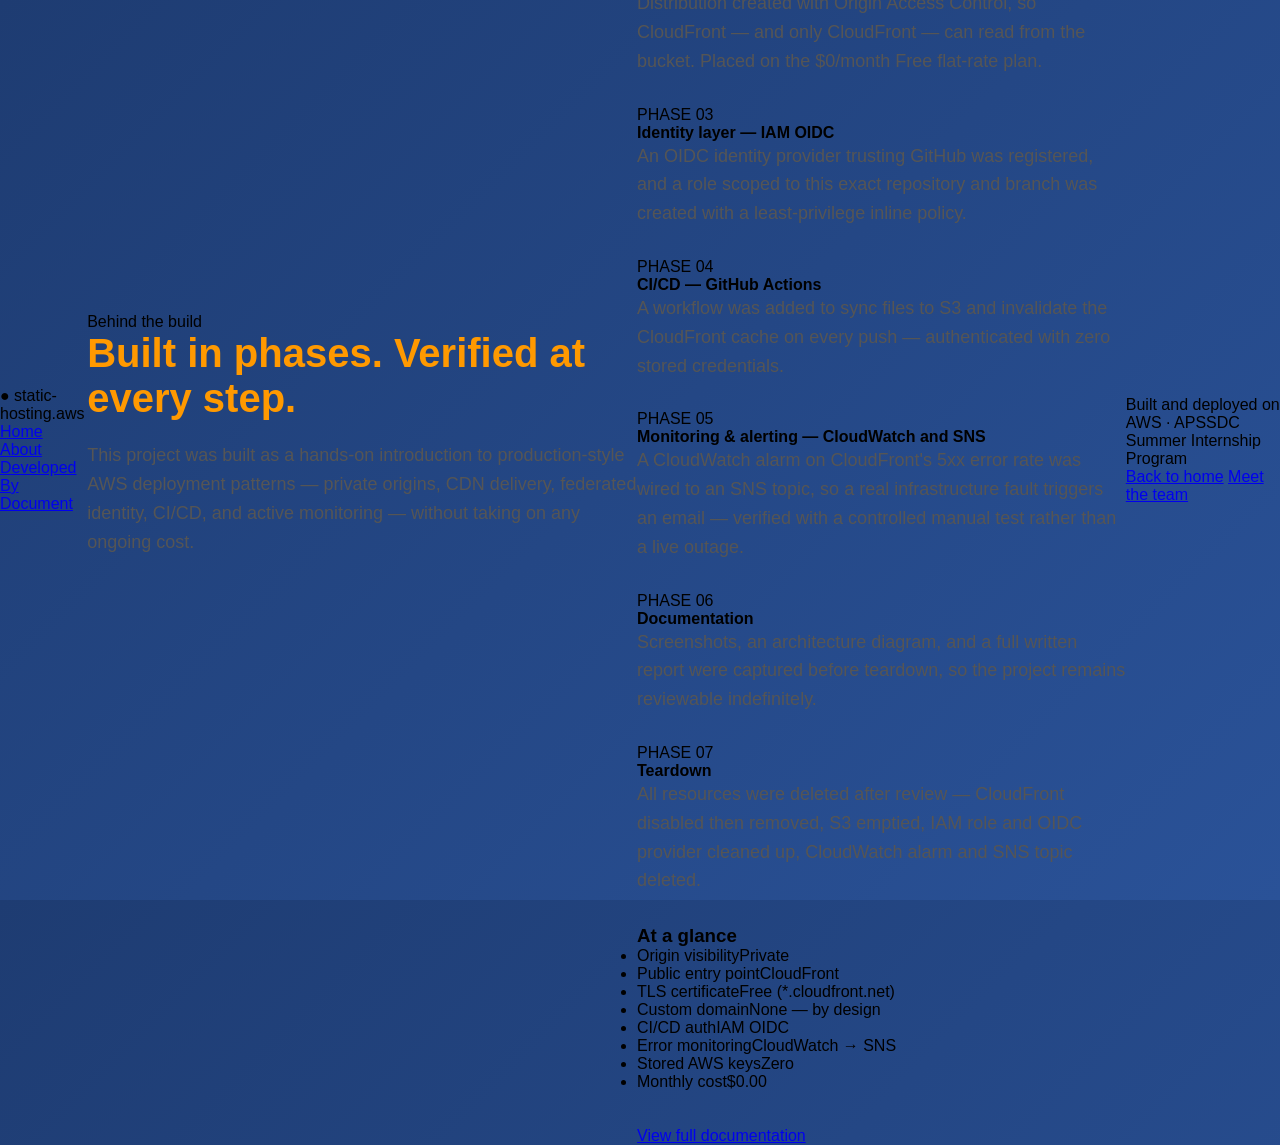
==== about.html @ 431d75ea "Create about.html Added about page" ====
<!DOCTYPE html>
<html lang="en">
<head>
<meta charset="UTF-8">
<meta name="viewport" content="width=device-width, initial-scale=1.0">
<title>About the Build — Static Website Hosting on AWS</title>
<meta name="description" content="How this AWS static hosting project was designed and built, phase by phase.">
<link rel="stylesheet" href="style.css">
</head>
<body>

<nav class="nav">
  <div class="nav-inner">
    <div class="brand"><span class="dot">●</span> static-hosting<span style="color:var(--text-muted)">.aws</span></div>
    <div class="nav-links">
      <a href="index.html">Home</a>
      <a href="about.html" class="active">About</a>
      <a href="team.html">Developed By</a>
      <a href="document.html">Document</a>
    </div>
  </div>
</nav>

<header class="about-hero">
  <div class="wrap">
    <div class="eyebrow">Behind the build</div>
    <h1>Built in phases. Verified at every step.</h1>
    <p class="lede">
      This project was built as a hands-on introduction to production-style AWS deployment
      patterns — private origins, CDN delivery, federated identity, CI/CD, and active
      monitoring — without taking on any ongoing cost.
    </p>
  </div>
</header>

<section style="padding-top:0">
  <div class="wrap about-grid">
    <div>
      <div class="section-head">
        <div class="eyebrow">Build log</div>
        <h2>Seven phases, one checkpoint each</h2>
      </div>

      <div class="timeline">
        <div class="timeline-item">
          <div class="phase">PHASE 01</div>
          <h4>Storage layer — Amazon S3</h4>
          <p>Private bucket created with all Block Public Access settings on. Static website hosting deliberately left disabled — it requires a public bucket, which this design avoids entirely.</p>
        </div>
        <div class="timeline-item">
          <div class="phase">PHASE 02</div>
          <h4>Delivery layer — Amazon CloudFront</h4>
          <p>Distribution created with Origin Access Control, so CloudFront — and only CloudFront — can read from the bucket. Placed on the $0/month Free flat-rate plan.</p>
        </div>
        <div class="timeline-item">
          <div class="phase">PHASE 03</div>
          <h4>Identity layer — IAM OIDC</h4>
          <p>An OIDC identity provider trusting GitHub was registered, and a role scoped to this exact repository and branch was created with a least-privilege inline policy.</p>
        </div>
        <div class="timeline-item">
          <div class="phase">PHASE 04</div>
          <h4>CI/CD — GitHub Actions</h4>
          <p>A workflow was added to sync files to S3 and invalidate the CloudFront cache on every push — authenticated with zero stored credentials.</p>
        </div>
        <div class="timeline-item">
          <div class="phase">PHASE 05</div>
          <h4>Monitoring & alerting — CloudWatch and SNS</h4>
          <p>A CloudWatch alarm on CloudFront's 5xx error rate was wired to an SNS topic, so a real infrastructure fault triggers an email — verified with a controlled manual test rather than a live outage.</p>
        </div>
        <div class="timeline-item">
          <div class="phase">PHASE 06</div>
          <h4>Documentation</h4>
          <p>Screenshots, an architecture diagram, and a full written report were captured before teardown, so the project remains reviewable indefinitely.</p>
        </div>
        <div class="timeline-item">
          <div class="phase">PHASE 07</div>
          <h4>Teardown</h4>
          <p>All resources were deleted after review — CloudFront disabled then removed, S3 emptied, IAM role and OIDC provider cleaned up, CloudWatch alarm and SNS topic deleted.</p>
        </div>
      </div>
    </div>

    <aside class="side-card">
      <h3>At a glance</h3>
      <ul class="side-list">
        <li><span>Origin visibility</span><span>Private</span></li>
        <li><span>Public entry point</span><span>CloudFront</span></li>
        <li><span>TLS certificate</span><span>Free (*.cloudfront.net)</span></li>
        <li><span>Custom domain</span><span>None — by design</span></li>
        <li><span>CI/CD auth</span><span>IAM OIDC</span></li>
        <li><span>Error monitoring</span><span>CloudWatch → SNS</span></li>
        <li><span>Stored AWS keys</span><span>Zero</span></li>
        <li><span>Monthly cost</span><span>$0.00</span></li>
      </ul>
      <div style="margin-top:20px; padding-top:16px; border-top:1px solid var(--surface-border)">
        <a href="document.html" class="btn btn-primary" style="width:100%; justify-content:center">View full documentation</a>
      </div>
    </aside>
  </div>
</section>

<footer>
  <div class="wrap footer-inner">
    <div>Built and deployed on AWS · APSSDC Summer Internship Program</div>
    <div class="footer-links">
      <a href="index.html">Back to home</a>
      <a href="team.html">Meet the team</a>
    </div>
  </div>
</footer>

<script src="script.js"></script>
</body>
</html>
---- style.css ----
* {
    margin: 0;
    padding: 0;
    box-sizing: border-box;
}

body {
    font-family: Arial, Helvetica, sans-serif;
    height: 100vh;
    display: flex;
    justify-content: center;
    align-items: center;

    background: linear-gradient(135deg, #1e3c72, #2a5298);
}

.container {
    background: white;
    padding: 50px;
    width: 500px;
    max-width: 90%;
    border-radius: 20px;
    text-align: center;

    box-shadow: 0 20px 50px rgba(0,0,0,0.25);

    animation: fadeIn 1s ease;
}

h1 {
    color: #FF9900;
    margin-bottom: 20px;
    font-size: 2.5rem;
}

p {
    color: #555;
    font-size: 18px;
    line-height: 1.6;
    margin-bottom: 30px;
}

button {
    background: #FF9900;
    color: white;
    border: none;
    padding: 14px 30px;
    font-size: 17px;
    border-radius: 10px;
    cursor: pointer;
    transition: 0.3s;
}

button:hover {
    background: #e67e00;
    transform: scale(1.05);
}

@keyframes fadeIn {
    from {
        opacity: 0;
        transform: translateY(30px);
    }

    to {
        opacity: 1;
        transform: translateY(0);
    }
}
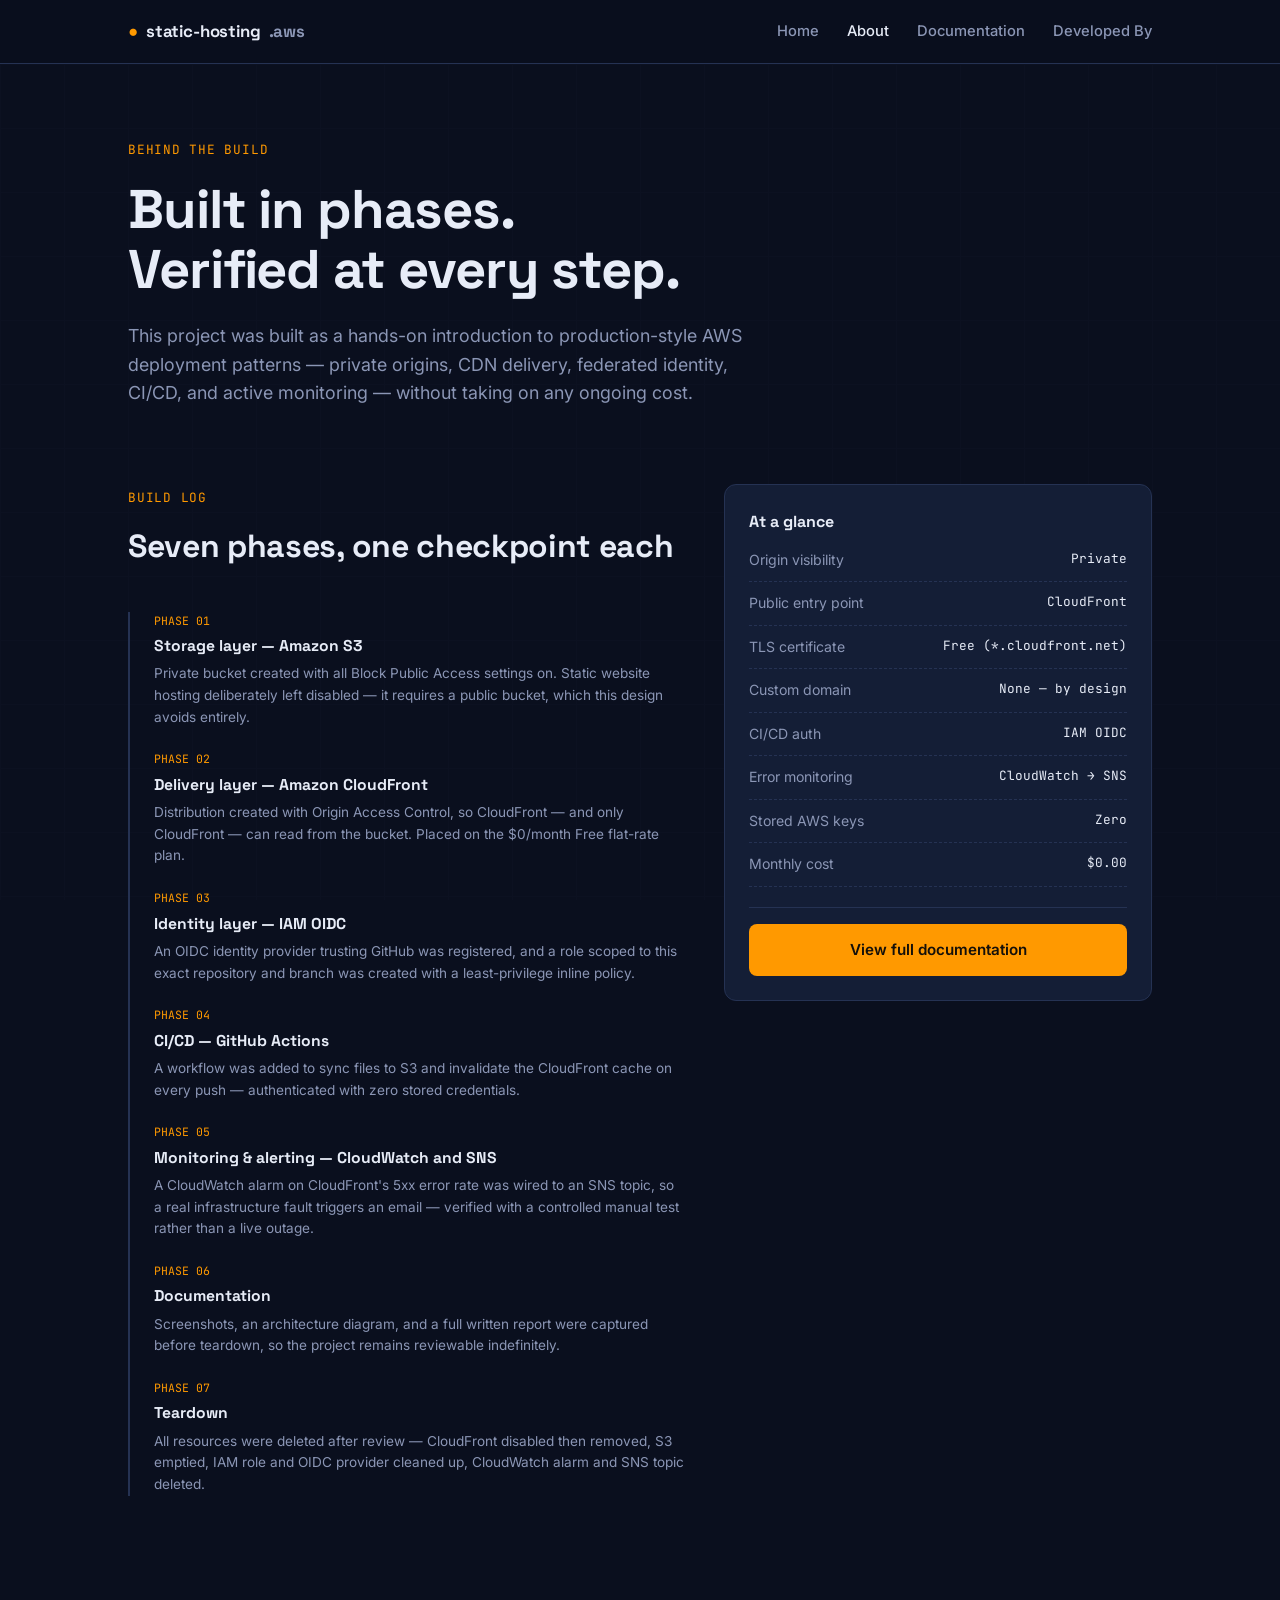
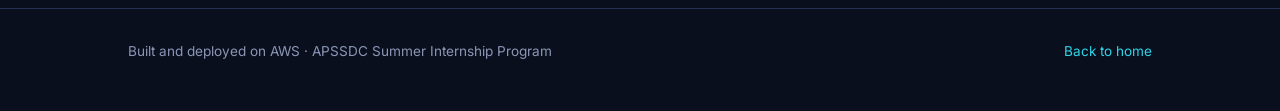
==== commit c4fb04ea: "Final changes made" ====
--- a/about.html
+++ b/about.html
@@ -15,8 +15,8 @@
     <div class="nav-links">
       <a href="index.html">Home</a>
       <a href="about.html" class="active">About</a>
+      <a href="document.html">Documentation</a>
       <a href="team.html">Developed By</a>
-      <a href="document.html">Document</a>
     </div>
   </div>
 </nav>
@@ -104,7 +104,6 @@
     <div>Built and deployed on AWS · APSSDC Summer Internship Program</div>
     <div class="footer-links">
       <a href="index.html">Back to home</a>
-      <a href="team.html">Meet the team</a>
     </div>
   </div>
 </footer>
--- a/style.css
+++ b/style.css
@@ -1,69 +1,495 @@
-* {
-    margin: 0;
-    padding: 0;
-    box-sizing: border-box;
-}
+/* ============================================
+   Static Website Hosting on AWS — showcase site
+   Token system: deep navy / infra-orange / signal-cyan
+   ============================================ */
+
+@import url('https://fonts.googleapis.com/css2?family=Space+Grotesk:wght@500;600;700&family=Inter:wght@400;500;600&family=JetBrains+Mono:wght@400;500&display=swap');
+
+:root {
+  --bg: #0A0F1E;
+  --bg-raised: #10182C;
+  --surface: #141E36;
+  --surface-border: #253253;
+  --text: #E7ECF7;
+  --text-muted: #8B96B5;
+  --accent: #FF9900;
+  --accent-soft: #FFB84D;
+  --signal: #2DD4E8;
+  --ok: #34D399;
+
+  --font-display: 'Space Grotesk', sans-serif;
+  --font-body: 'Inter', sans-serif;
+  --font-mono: 'JetBrains Mono', monospace;
+
+  --radius: 12px;
+  --max-w: 1080px;
+}
+
+* { margin: 0; padding: 0; box-sizing: border-box; }
+
+html { scroll-behavior: smooth; }
 
 body {
-    font-family: Arial, Helvetica, sans-serif;
-    height: 100vh;
-    display: flex;
-    justify-content: center;
-    align-items: center;
-
-    background: linear-gradient(135deg, #1e3c72, #2a5298);
-}
-
-.container {
-    background: white;
-    padding: 50px;
-    width: 500px;
-    max-width: 90%;
-    border-radius: 20px;
-    text-align: center;
-
-    box-shadow: 0 20px 50px rgba(0,0,0,0.25);
-
-    animation: fadeIn 1s ease;
+  background: var(--bg);
+  color: var(--text);
+  font-family: var(--font-body);
+  line-height: 1.6;
+  -webkit-font-smoothing: antialiased;
+}
+
+/* subtle ambient grid backdrop */
+body::before {
+  content: "";
+  position: fixed;
+  inset: 0;
+  background-image:
+    linear-gradient(var(--surface-border) 1px, transparent 1px),
+    linear-gradient(90deg, var(--surface-border) 1px, transparent 1px);
+  background-size: 64px 64px;
+  opacity: 0.08;
+  pointer-events: none;
+  z-index: 0;
+}
+
+a { color: var(--signal); text-decoration: none; }
+a:hover { text-decoration: underline; }
+a:focus-visible, button:focus-visible {
+  outline: 2px solid var(--signal);
+  outline-offset: 3px;
+}
+
+.wrap {
+  max-width: var(--max-w);
+  margin: 0 auto;
+  padding: 0 28px;
+  position: relative;
+  z-index: 1;
+}
+
+/* ---------- Nav ---------- */
+.nav {
+  position: sticky;
+  top: 0;
+  z-index: 10;
+  backdrop-filter: blur(10px);
+  background: rgba(10, 15, 30, 0.85);
+  border-bottom: 1px solid var(--surface-border);
+}
+.nav-inner {
+  max-width: var(--max-w);
+  margin: 0 auto;
+  padding: 18px 28px;
+  display: flex;
+  align-items: center;
+  justify-content: space-between;
+}
+.brand {
+  font-family: var(--font-display);
+  font-weight: 700;
+  font-size: 1.05rem;
+  color: var(--text);
+  letter-spacing: -0.01em;
+  display: flex;
+  align-items: center;
+  gap: 8px;
+}
+.brand .dot { color: var(--accent); }
+.nav-links {
+  display: flex;
+  gap: 28px;
+  font-size: 0.92rem;
+  font-weight: 500;
+}
+.nav-links a { color: var(--text-muted); }
+.nav-links a:hover, .nav-links a.active { color: var(--text); text-decoration: none; }
+
+/* ---------- Hero ---------- */
+.hero {
+  padding: 96px 0 64px;
+}
+.eyebrow {
+  font-family: var(--font-mono);
+  font-size: 0.8rem;
+  color: var(--accent);
+  letter-spacing: 0.06em;
+  text-transform: uppercase;
+  display: inline-flex;
+  align-items: center;
+  gap: 8px;
+  margin-bottom: 20px;
+}
+.eyebrow .pulse {
+  width: 7px; height: 7px;
+  border-radius: 50%;
+  background: var(--ok);
+  box-shadow: 0 0 0 0 rgba(52, 211, 153, 0.6);
+  animation: pulse 2s infinite;
+}
+@keyframes pulse {
+  0% { box-shadow: 0 0 0 0 rgba(52,211,153,0.5); }
+  70% { box-shadow: 0 0 0 8px rgba(52,211,153,0); }
+  100% { box-shadow: 0 0 0 0 rgba(52,211,153,0); }
 }
 
 h1 {
-    color: #FF9900;
-    margin-bottom: 20px;
-    font-size: 2.5rem;
-}
-
-p {
-    color: #555;
-    font-size: 18px;
-    line-height: 1.6;
-    margin-bottom: 30px;
-}
-
-button {
-    background: #FF9900;
-    color: white;
-    border: none;
-    padding: 14px 30px;
-    font-size: 17px;
-    border-radius: 10px;
-    cursor: pointer;
-    transition: 0.3s;
-}
-
-button:hover {
-    background: #e67e00;
-    transform: scale(1.05);
-}
-
-@keyframes fadeIn {
-    from {
-        opacity: 0;
-        transform: translateY(30px);
-    }
-
-    to {
-        opacity: 1;
-        transform: translateY(0);
-    }
-}+  font-family: var(--font-display);
+  font-weight: 700;
+  font-size: clamp(2.2rem, 5vw, 3.4rem);
+  line-height: 1.1;
+  letter-spacing: -0.02em;
+  max-width: 16ch;
+  margin-bottom: 22px;
+}
+h1 .accent { color: var(--accent); }
+
+.lede {
+  font-size: 1.12rem;
+  color: var(--text-muted);
+  max-width: 56ch;
+  margin-bottom: 36px;
+}
+
+.cta-row { display: flex; gap: 14px; flex-wrap: wrap; margin-bottom: 56px; }
+
+.btn {
+  display: inline-flex;
+  align-items: center;
+  gap: 8px;
+  padding: 13px 24px;
+  border-radius: 8px;
+  font-weight: 600;
+  font-size: 0.95rem;
+  font-family: var(--font-body);
+  cursor: pointer;
+  border: 1px solid transparent;
+  transition: transform 0.15s ease, background 0.15s ease, border-color .15s ease;
+}
+.btn:hover { text-decoration: none; transform: translateY(-1px); }
+.btn-primary { background: var(--accent); color: #14100A; }
+.btn-primary:hover { background: var(--accent-soft); }
+.btn-ghost {
+  background: transparent;
+  color: var(--text);
+  border-color: var(--surface-border);
+}
+.btn-ghost:hover { border-color: var(--signal); }
+
+/* stat strip */
+.stats {
+  display: grid;
+  grid-template-columns: repeat(4, 1fr);
+  gap: 1px;
+  background: var(--surface-border);
+  border: 1px solid var(--surface-border);
+  border-radius: var(--radius);
+  overflow: hidden;
+}
+.stat {
+  background: var(--surface);
+  padding: 20px 18px;
+}
+.stat .num {
+  font-family: var(--font-mono);
+  font-size: 1.5rem;
+  color: var(--signal);
+  font-weight: 500;
+}
+.stat .label {
+  font-size: 0.78rem;
+  color: var(--text-muted);
+  margin-top: 4px;
+}
+
+/* ---------- Section shared ---------- */
+section { padding: 72px 0; position: relative; z-index: 1; }
+.section-head { margin-bottom: 40px; }
+.section-head .eyebrow { margin-bottom: 12px; }
+h2 {
+  font-family: var(--font-display);
+  font-size: clamp(1.5rem, 3vw, 2rem);
+  font-weight: 700;
+  letter-spacing: -0.01em;
+  margin-bottom: 10px;
+}
+.section-sub { color: var(--text-muted); max-width: 60ch; }
+
+/* ---------- Pipeline / architecture flow ---------- */
+.pipeline {
+  display: flex;
+  align-items: stretch;
+  gap: 0;
+  overflow-x: auto;
+  padding: 8px 0 20px;
+  margin-bottom: 8px;
+}
+.pipe-step {
+  flex: 0 0 168px;
+  background: var(--surface);
+  border: 1px solid var(--surface-border);
+  border-radius: var(--radius);
+  padding: 18px 16px;
+  position: relative;
+}
+.pipe-step .idx {
+  font-family: var(--font-mono);
+  font-size: 0.72rem;
+  color: var(--accent);
+  margin-bottom: 10px;
+  display: block;
+}
+.pipe-step .title {
+  font-family: var(--font-display);
+  font-weight: 600;
+  font-size: 0.95rem;
+  margin-bottom: 6px;
+}
+.pipe-step .desc {
+  font-size: 0.8rem;
+  color: var(--text-muted);
+  line-height: 1.45;
+}
+.pipe-connector {
+  flex: 0 0 40px;
+  display: flex;
+  align-items: center;
+  justify-content: center;
+  color: var(--surface-border);
+  position: relative;
+}
+.pipe-connector svg { width: 100%; overflow: visible; }
+.pipe-connector .runner {
+  position: absolute;
+  top: 50%;
+  left: 0;
+  width: 6px; height: 6px;
+  border-radius: 50%;
+  background: var(--signal);
+  transform: translateY(-50%);
+  animation: run 3.2s linear infinite;
+  box-shadow: 0 0 8px var(--signal);
+}
+@keyframes run {
+  0% { left: 0; opacity: 0; }
+  10% { opacity: 1; }
+  90% { opacity: 1; }
+  100% { left: 100%; opacity: 0; }
+}
+
+/* ---------- Tech stack grid ---------- */
+.grid {
+  display: grid;
+  grid-template-columns: repeat(auto-fit, minmax(230px, 1fr));
+  gap: 16px;
+}
+.card {
+  background: var(--surface);
+  border: 1px solid var(--surface-border);
+  border-radius: var(--radius);
+  padding: 22px;
+  transition: border-color .15s ease;
+}
+.card:hover { border-color: var(--accent); }
+.card .icon-row {
+  display: flex;
+  align-items: center;
+  justify-content: space-between;
+  margin-bottom: 14px;
+}
+.card .tag {
+  font-family: var(--font-mono);
+  font-size: 0.68rem;
+  color: var(--signal);
+  border: 1px solid var(--signal);
+  border-radius: 20px;
+  padding: 2px 9px;
+}
+.card h3 {
+  font-family: var(--font-display);
+  font-size: 1.05rem;
+  font-weight: 600;
+  margin-bottom: 8px;
+}
+.card p { font-size: 0.88rem; color: var(--text-muted); }
+
+/* ---------- Doc download panel ---------- */
+.doc-panel {
+  background: linear-gradient(135deg, var(--surface) 0%, var(--bg-raised) 100%);
+  border: 1px solid var(--surface-border);
+  border-radius: var(--radius);
+  padding: 36px;
+  display: flex;
+  align-items: center;
+  justify-content: space-between;
+  gap: 24px;
+  flex-wrap: wrap;
+}
+.doc-panel .file-badge {
+  width: 46px; height: 46px;
+  border-radius: 10px;
+  background: rgba(255,153,0,0.12);
+  color: var(--accent);
+  display: flex; align-items: center; justify-content: center;
+  font-family: var(--font-mono);
+  font-size: 0.68rem;
+  font-weight: 600;
+  flex-shrink: 0;
+}
+.doc-panel .doc-info { display: flex; gap: 16px; align-items: center; flex: 1; min-width: 220px; }
+.doc-panel h3 { font-family: var(--font-display); font-size: 1.05rem; margin-bottom: 4px; }
+.doc-panel p { font-size: 0.85rem; color: var(--text-muted); }
+
+/* ---------- Footer ---------- */
+footer {
+  border-top: 1px solid var(--surface-border);
+  padding: 32px 0 48px;
+  margin-top: 40px;
+}
+.footer-inner {
+  display: flex;
+  justify-content: space-between;
+  align-items: center;
+  flex-wrap: wrap;
+  gap: 12px;
+  font-size: 0.85rem;
+  color: var(--text-muted);
+}
+.footer-links { display: flex; gap: 20px; }
+
+/* ---------- About page specifics ---------- */
+.about-hero { padding: 72px 0 40px; }
+.about-grid {
+  display: grid;
+  grid-template-columns: 1.3fr 1fr;
+  gap: 40px;
+  align-items: start;
+}
+@media (max-width: 760px) { .about-grid { grid-template-columns: 1fr; } }
+.timeline { border-left: 2px solid var(--surface-border); padding-left: 24px; display: flex; flex-direction: column; gap: 22px; }
+.timeline-item .phase {
+  font-family: var(--font-mono);
+  font-size: 0.72rem;
+  color: var(--accent);
+}
+.timeline-item h4 {
+  font-family: var(--font-display);
+  font-size: 0.98rem;
+  margin: 4px 0 4px;
+}
+.timeline-item p { font-size: 0.85rem; color: var(--text-muted); }
+
+.side-card {
+  background: var(--surface);
+  border: 1px solid var(--surface-border);
+  border-radius: var(--radius);
+  padding: 24px;
+}
+.side-card h3 { font-family: var(--font-display); font-size: 1rem; margin-bottom: 14px; }
+.side-list { list-style: none; display: flex; flex-direction: column; gap: 10px; }
+.side-list li {
+  font-size: 0.88rem;
+  color: var(--text-muted);
+  display: flex;
+  justify-content: space-between;
+  border-bottom: 1px dashed var(--surface-border);
+  padding-bottom: 10px;
+}
+.side-list li span:last-child { color: var(--text); font-family: var(--font-mono); font-size: 0.8rem; }
+
+/* ---------- Responsive ---------- */
+@media (max-width: 640px) {
+  .stats { grid-template-columns: repeat(2, 1fr); }
+  .doc-panel { flex-direction: column; align-items: flex-start; }
+  .nav-links { gap: 16px; font-size: 0.85rem; }
+}
+
+@media (prefers-reduced-motion: reduce) {
+  * { animation-duration: 0.001ms !important; animation-iteration-count: 1 !important; transition: none !important; }
+}
+
+/* ---------- Team tiles (Developed By) ---------- */
+.team-grid {
+  display: grid;
+  grid-template-columns: repeat(auto-fit, minmax(220px, 1fr));
+  gap: 18px;
+}
+.team-tile {
+  background: var(--surface);
+  border: 1px solid var(--surface-border);
+  border-radius: var(--radius);
+  padding: 26px 22px;
+  aspect-ratio: 1 / 1;
+  display: flex;
+  flex-direction: column;
+  justify-content: space-between;
+  transition: border-color .15s ease, transform .15s ease;
+}
+.team-tile:hover { border-color: var(--accent); transform: translateY(-2px); }
+.team-tile .avatar {
+  width: 52px; height: 52px;
+  border-radius: 10px;
+  background: rgba(255,153,0,0.12);
+  color: var(--accent);
+  display: flex; align-items: center; justify-content: center;
+  font-family: var(--font-display);
+  font-weight: 700;
+  font-size: 1.1rem;
+  margin-bottom: 16px;
+}
+.team-tile h3 {
+  font-family: var(--font-display);
+  font-size: 1.02rem;
+  font-weight: 600;
+  margin-bottom: 6px;
+  line-height: 1.3;
+}
+.team-tile .meta {
+  font-size: 0.78rem;
+  color: var(--text-muted);
+  display: flex;
+  flex-direction: column;
+  gap: 3px;
+  border-top: 1px dashed var(--surface-border);
+  padding-top: 12px;
+}
+.team-tile .meta span b { color: var(--text); font-weight: 500; }
+
+/* ---------- Document page ---------- */
+.doc-grid {
+  display: grid;
+  grid-template-columns: repeat(auto-fit, minmax(260px, 1fr));
+  gap: 18px;
+}
+.doc-card {
+  background: var(--surface);
+  border: 1px solid var(--surface-border);
+  border-radius: var(--radius);
+  padding: 28px 24px;
+  display: flex;
+  flex-direction: column;
+  gap: 16px;
+}
+.doc-card .badge-row { display: flex; align-items: center; justify-content: space-between; }
+.doc-card .filetype {
+  font-family: var(--font-mono);
+  font-size: 0.72rem;
+  font-weight: 600;
+  padding: 4px 10px;
+  border-radius: 6px;
+}
+.doc-card .filetype.pdf { color: #FF6B6B; background: rgba(255,107,107,0.12); }
+.doc-card .filetype.docx { color: #4D9FFF; background: rgba(77,159,255,0.12); }
+.doc-card h3 {
+  font-family: var(--font-display);
+  font-size: 1.1rem;
+  overflow-wrap: break-word;
+  word-break: break-word;
+}
+.doc-card p { font-size: 0.86rem; color: var(--text-muted); }
+.doc-meta-row {
+  display: flex; gap: 18px; font-size: 0.78rem; color: var(--text-muted);
+  font-family: var(--font-mono); border-top: 1px dashed var(--surface-border); padding-top: 14px;
+}
+
+/* ---------- Simple content page hero ---------- */
+.page-hero { padding: 72px 0 40px; }
+.page-hero h1 { max-width: none; }
